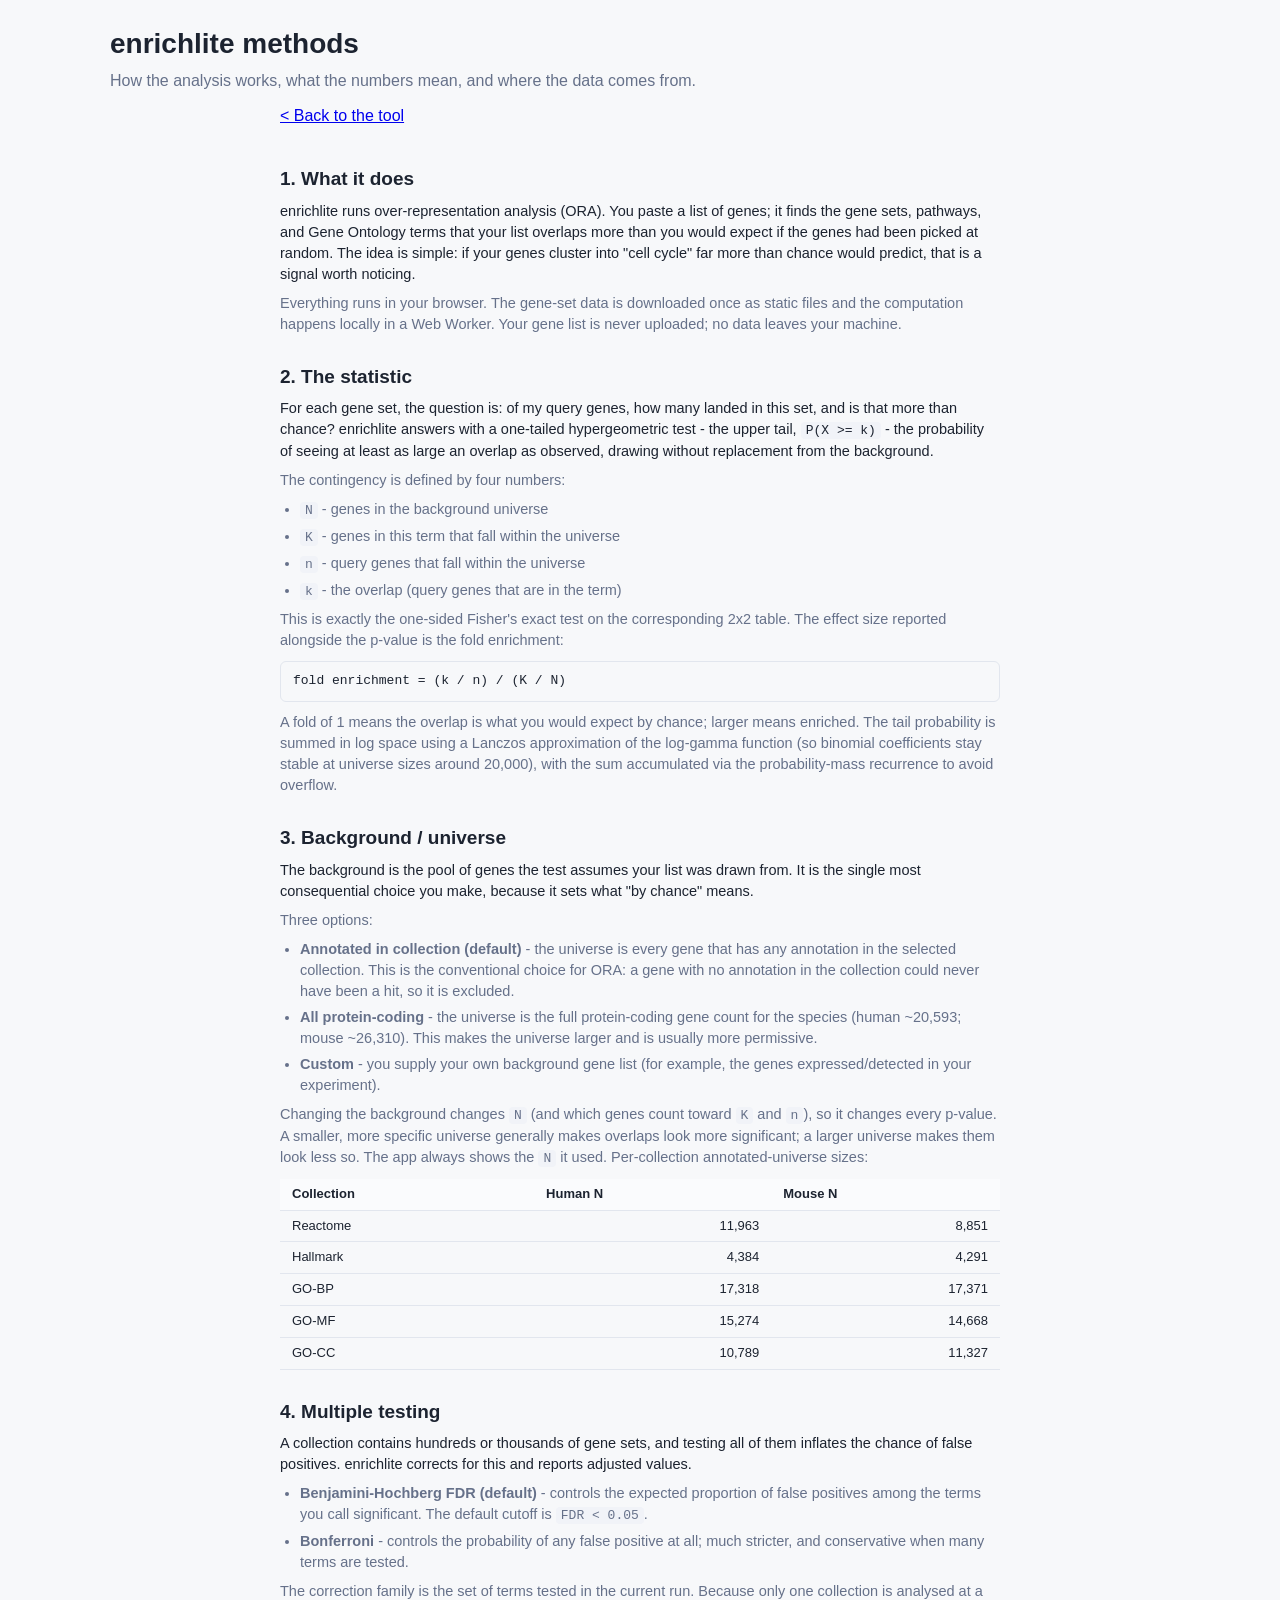
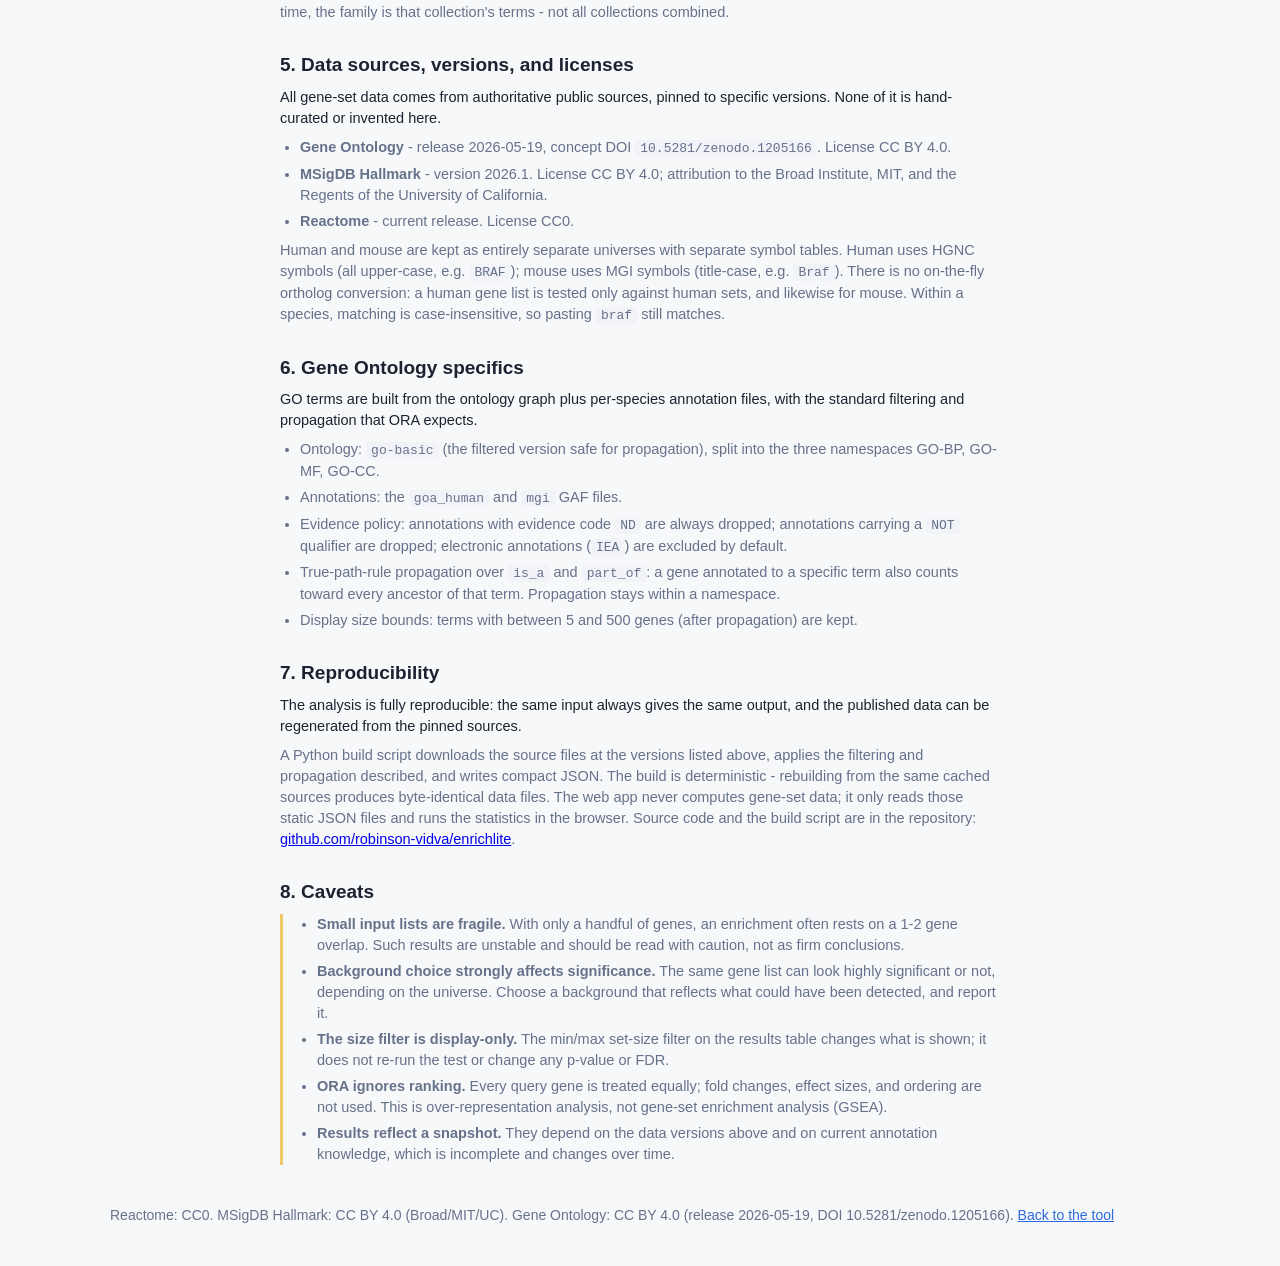
==== methods.html @ 798b1668 "Add Methods/About page linked from the footer - methods.html: plain-language framing then specifics " ====
<!DOCTYPE html>
<html lang="en">
<head>
  <meta charset="utf-8" />
  <meta name="viewport" content="width=device-width, initial-scale=1" />
  <title>enrichlite - methods</title>
  <link rel="stylesheet" href="css/styles.css" />
  <style>
    .methods { max-width: 760px; }
    .methods h2 { font-size: 19px; margin: 28px 0 6px; }
    .methods h3 { font-size: 15px; margin: 16px 0 4px; color: var(--ink); }
    .methods p, .methods li { font-size: 14.5px; }
    .methods p { margin: 8px 0; }
    .methods ul { margin: 8px 0; padding-left: 20px; }
    .methods li { margin: 5px 0; }
    .methods .lead { color: var(--ink); }
    .methods .detail { color: var(--muted); }
    .methods code {
      font-family: ui-monospace, SFMono-Regular, Menlo, monospace; font-size: 13px;
      background: #f1f3f8; padding: 1px 5px; border-radius: 4px;
    }
    .methods .eqn {
      font-family: ui-monospace, SFMono-Regular, Menlo, monospace; font-size: 13px;
      background: #f7f8fa; border: 1px solid var(--border); border-radius: 6px;
      padding: 10px 12px; margin: 10px 0; overflow-x: auto; white-space: nowrap;
    }
    .methods .caveats { border-left: 3px solid var(--warn-border); padding-left: 14px; }
    .table-scroll { overflow-x: auto; margin: 10px 0; }
    .methods table { border-collapse: collapse; font-size: 13px; min-width: 360px; }
    .methods th, .methods td { text-align: left; padding: 6px 12px; border-bottom: 1px solid var(--border); white-space: nowrap; }
    .methods th { background: #fafbfd; }
    .methods td.n { text-align: right; }
    .back-link { display: inline-block; margin-bottom: 10px; }
  </style>
</head>
<body>
  <header>
    <h1>enrichlite methods</h1>
    <p class="tagline">How the analysis works, what the numbers mean, and where the data comes from.</p>
  </header>

  <main class="methods">
    <a class="back-link" href="index.html">&lt; Back to the tool</a>

    <h2>1. What it does</h2>
    <p class="lead">
      enrichlite runs over-representation analysis (ORA). You paste a list of genes; it finds
      the gene sets, pathways, and Gene Ontology terms that your list overlaps more than you
      would expect if the genes had been picked at random. The idea is simple: if your genes
      cluster into "cell cycle" far more than chance would predict, that is a signal worth
      noticing.
    </p>
    <p class="detail">
      Everything runs in your browser. The gene-set data is downloaded once as static files and
      the computation happens locally in a Web Worker. Your gene list is never uploaded; no data
      leaves your machine.
    </p>

    <h2>2. The statistic</h2>
    <p class="lead">
      For each gene set, the question is: of my query genes, how many landed in this set, and is
      that more than chance? enrichlite answers with a one-tailed hypergeometric test - the upper
      tail, <code>P(X &gt;= k)</code> - the probability of seeing at least as large an overlap as
      observed, drawing without replacement from the background.
    </p>
    <p class="detail">The contingency is defined by four numbers:</p>
    <ul class="detail">
      <li><code>N</code> - genes in the background universe</li>
      <li><code>K</code> - genes in this term that fall within the universe</li>
      <li><code>n</code> - query genes that fall within the universe</li>
      <li><code>k</code> - the overlap (query genes that are in the term)</li>
    </ul>
    <p class="detail">
      This is exactly the one-sided Fisher's exact test on the corresponding 2x2 table. The
      effect size reported alongside the p-value is the fold enrichment:
    </p>
    <div class="eqn">fold enrichment = (k / n) / (K / N)</div>
    <p class="detail">
      A fold of 1 means the overlap is what you would expect by chance; larger means enriched.
      The tail probability is summed in log space using a Lanczos approximation of the log-gamma
      function (so binomial coefficients stay stable at universe sizes around 20,000), with the
      sum accumulated via the probability-mass recurrence to avoid overflow.
    </p>

    <h2>3. Background / universe</h2>
    <p class="lead">
      The background is the pool of genes the test assumes your list was drawn from. It is the
      single most consequential choice you make, because it sets what "by chance" means.
    </p>
    <p class="detail">Three options:</p>
    <ul class="detail">
      <li><strong>Annotated in collection (default)</strong> - the universe is every gene that has
        any annotation in the selected collection. This is the conventional choice for ORA: a gene
        with no annotation in the collection could never have been a hit, so it is excluded.</li>
      <li><strong>All protein-coding</strong> - the universe is the full protein-coding gene count
        for the species (human ~20,593; mouse ~26,310). This makes the universe larger and is
        usually more permissive.</li>
      <li><strong>Custom</strong> - you supply your own background gene list (for example, the
        genes expressed/detected in your experiment).</li>
    </ul>
    <p class="detail">
      Changing the background changes <code>N</code> (and which genes count toward <code>K</code>
      and <code>n</code>), so it changes every p-value. A smaller, more specific universe generally
      makes overlaps look more significant; a larger universe makes them look less so. The app
      always shows the <code>N</code> it used. Per-collection annotated-universe sizes:
    </p>
    <div class="table-scroll">
      <table>
        <thead><tr><th>Collection</th><th>Human N</th><th>Mouse N</th></tr></thead>
        <tbody>
          <tr><td>Reactome</td><td class="n">11,963</td><td class="n">8,851</td></tr>
          <tr><td>Hallmark</td><td class="n">4,384</td><td class="n">4,291</td></tr>
          <tr><td>GO-BP</td><td class="n">17,318</td><td class="n">17,371</td></tr>
          <tr><td>GO-MF</td><td class="n">15,274</td><td class="n">14,668</td></tr>
          <tr><td>GO-CC</td><td class="n">10,789</td><td class="n">11,327</td></tr>
        </tbody>
      </table>
    </div>

    <h2>4. Multiple testing</h2>
    <p class="lead">
      A collection contains hundreds or thousands of gene sets, and testing all of them inflates
      the chance of false positives. enrichlite corrects for this and reports adjusted values.
    </p>
    <ul class="detail">
      <li><strong>Benjamini-Hochberg FDR (default)</strong> - controls the expected proportion of
        false positives among the terms you call significant. The default cutoff is
        <code>FDR &lt; 0.05</code>.</li>
      <li><strong>Bonferroni</strong> - controls the probability of any false positive at all;
        much stricter, and conservative when many terms are tested.</li>
    </ul>
    <p class="detail">
      The correction family is the set of terms tested in the current run. Because only one
      collection is analysed at a time, the family is that collection's terms - not all collections
      combined.
    </p>

    <h2>5. Data sources, versions, and licenses</h2>
    <p class="lead">
      All gene-set data comes from authoritative public sources, pinned to specific versions. None
      of it is hand-curated or invented here.
    </p>
    <ul class="detail">
      <li><strong>Gene Ontology</strong> - release 2026-05-19, concept DOI
        <code>10.5281/zenodo.1205166</code>. License CC BY 4.0.</li>
      <li><strong>MSigDB Hallmark</strong> - version 2026.1. License CC BY 4.0; attribution to the
        Broad Institute, MIT, and the Regents of the University of California.</li>
      <li><strong>Reactome</strong> - current release. License CC0.</li>
    </ul>
    <p class="detail">
      Human and mouse are kept as entirely separate universes with separate symbol tables. Human
      uses HGNC symbols (all upper-case, e.g. <code>BRAF</code>); mouse uses MGI symbols
      (title-case, e.g. <code>Braf</code>). There is no on-the-fly ortholog conversion: a human
      gene list is tested only against human sets, and likewise for mouse. Within a species,
      matching is case-insensitive, so pasting <code>braf</code> still matches.
    </p>

    <h2>6. Gene Ontology specifics</h2>
    <p class="lead">
      GO terms are built from the ontology graph plus per-species annotation files, with the
      standard filtering and propagation that ORA expects.
    </p>
    <ul class="detail">
      <li>Ontology: <code>go-basic</code> (the filtered version safe for propagation), split into
        the three namespaces GO-BP, GO-MF, GO-CC.</li>
      <li>Annotations: the <code>goa_human</code> and <code>mgi</code> GAF files.</li>
      <li>Evidence policy: annotations with evidence code <code>ND</code> are always dropped;
        annotations carrying a <code>NOT</code> qualifier are dropped; electronic annotations
        (<code>IEA</code>) are excluded by default.</li>
      <li>True-path-rule propagation over <code>is_a</code> and <code>part_of</code>: a gene
        annotated to a specific term also counts toward every ancestor of that term. Propagation
        stays within a namespace.</li>
      <li>Display size bounds: terms with between 5 and 500 genes (after propagation) are kept.</li>
    </ul>

    <h2>7. Reproducibility</h2>
    <p class="lead">
      The analysis is fully reproducible: the same input always gives the same output, and the
      published data can be regenerated from the pinned sources.
    </p>
    <p class="detail">
      A Python build script downloads the source files at the versions listed above, applies the
      filtering and propagation described, and writes compact JSON. The build is deterministic -
      rebuilding from the same cached sources produces byte-identical data files. The web app never
      computes gene-set data; it only reads those static JSON files and runs the statistics in the
      browser. Source code and the build script are in the repository:
      <a href="https://github.com/robinson-vidva/enrichlite">github.com/robinson-vidva/enrichlite</a>.
    </p>

    <h2>8. Caveats</h2>
    <div class="caveats detail">
      <ul>
        <li><strong>Small input lists are fragile.</strong> With only a handful of genes, an
          enrichment often rests on a 1-2 gene overlap. Such results are unstable and should be
          read with caution, not as firm conclusions.</li>
        <li><strong>Background choice strongly affects significance.</strong> The same gene list
          can look highly significant or not, depending on the universe. Choose a background that
          reflects what could have been detected, and report it.</li>
        <li><strong>The size filter is display-only.</strong> The min/max set-size filter on the
          results table changes what is shown; it does not re-run the test or change any p-value or
          FDR.</li>
        <li><strong>ORA ignores ranking.</strong> Every query gene is treated equally; fold
          changes, effect sizes, and ordering are not used. This is over-representation analysis,
          not gene-set enrichment analysis (GSEA).</li>
        <li><strong>Results reflect a snapshot.</strong> They depend on the data versions above and
          on current annotation knowledge, which is incomplete and changes over time.</li>
      </ul>
    </div>
  </main>

  <footer>
    <p class="muted">
      Reactome: CC0. MSigDB Hallmark: CC BY 4.0 (Broad/MIT/UC). Gene Ontology: CC BY 4.0
      (release 2026-05-19, DOI 10.5281/zenodo.1205166).
      <a href="index.html">Back to the tool</a>
    </p>
  </footer>
</body>
</html>
---- css/styles.css ----
:root {
  --bg: #f7f8fa;
  --panel: #ffffff;
  --ink: #1c2330;
  --muted: #66718a;
  --accent: #2d6cdf;
  --border: #e2e6ee;
  --warn-bg: #fff6e0;
  --warn-border: #f0c969;
}

* { box-sizing: border-box; }

body {
  margin: 0;
  font-family: -apple-system, BlinkMacSystemFont, "Segoe UI", Roboto, Helvetica, Arial, sans-serif;
  color: var(--ink);
  background: var(--bg);
  line-height: 1.45;
}

header, main, footer { max-width: 1100px; margin: 0 auto; padding: 0 20px; }

header { padding-top: 24px; }
h1 { margin: 0; font-size: 28px; }
.tagline { margin: 4px 0 12px; color: var(--muted); }

.banner {
  background: var(--warn-bg);
  border: 1px solid var(--warn-border);
  padding: 8px 12px;
  border-radius: 6px;
  font-size: 14px;
  margin-bottom: 12px;
}

.hidden { display: none; }
.muted { color: var(--muted); font-size: 14px; }

.panel {
  background: var(--panel);
  border: 1px solid var(--border);
  border-radius: 10px;
  padding: 18px;
  margin: 16px 0;
}

label, .ctl-label {
  display: block;
  font-size: 13px;
  font-weight: 600;
  margin-bottom: 4px;
  color: var(--muted);
}

textarea, select, input[type="number"] {
  width: 100%;
  padding: 8px 10px;
  border: 1px solid var(--border);
  border-radius: 6px;
  font-size: 14px;
  font-family: inherit;
}

textarea { resize: vertical; }

.controls {
  display: grid;
  grid-template-columns: repeat(auto-fit, minmax(160px, 1fr));
  gap: 14px;
  margin: 14px 0;
}

.toggle { display: inline-flex; border: 1px solid var(--border); border-radius: 6px; overflow: hidden; }
.toggle button {
  border: none;
  background: #fff;
  padding: 8px 16px;
  cursor: pointer;
  font-size: 14px;
}
.toggle button.active { background: var(--accent); color: #fff; }

.actions { display: flex; gap: 10px; flex-wrap: wrap; margin-top: 6px; }

button {
  border: 1px solid var(--border);
  background: #fff;
  border-radius: 6px;
  padding: 9px 16px;
  font-size: 14px;
  cursor: pointer;
}
button:disabled { opacity: 0.5; cursor: not-allowed; }
button.primary { background: var(--accent); color: #fff; border-color: var(--accent); }

.report { margin-top: 14px; font-size: 14px; }
.report .ok { color: #1c7a3d; }
.report .warn { color: #b9651b; }

.results-controls {
  display: flex;
  flex-wrap: wrap;
  gap: 18px;
  align-items: flex-end;
  margin-bottom: 12px;
}
.rc-group { display: flex; align-items: center; gap: 6px; }
.rc-group label { margin-bottom: 0; }
.rc-group input[type="number"] { width: 72px; }
.rc-group select { width: auto; }
.rc-group .dash { color: var(--muted); }
.help { border-bottom: 1px dotted var(--muted); cursor: help; }

/* "?" helper badge next to control labels. */
.helpq {
  display: inline-flex; align-items: center; justify-content: center;
  width: 14px; height: 14px; margin-left: 5px; border-radius: 50%;
  border: 1px solid var(--border); color: var(--muted);
  font-size: 10px; font-weight: 600; line-height: 1; cursor: help; vertical-align: middle;
}
.helpq:hover { color: var(--accent); border-color: var(--accent); }

/* Active-filter chips + clear control. */
.active-filters { display: flex; flex-wrap: wrap; align-items: center; gap: 8px; margin-bottom: 10px; }
.chip {
  display: inline-block; padding: 2px 9px; border-radius: 999px;
  background: #eef2fb; color: #33415c; font-size: 12px; border: 1px solid var(--border);
}
.link-btn {
  border: none; background: none; color: var(--accent); padding: 2px 4px;
  font-size: 13px; cursor: pointer; text-decoration: underline;
}
.link-btn:hover { color: #1b4fae; }

/* Horizontal scroll only inside the table, never the page. */
.table-wrap { width: 100%; overflow-x: auto; -webkit-overflow-scrolling: touch; }
table { border-collapse: collapse; font-size: 13px; min-width: 720px; width: 100%; }
th, td { text-align: left; padding: 7px 9px; border-bottom: 1px solid var(--border); vertical-align: top; }
th { cursor: pointer; user-select: none; white-space: nowrap; background: #fafbfd; position: relative; }
th[data-sort]:hover { color: var(--accent); }
td.num, th[data-sort="K"], th[data-sort="k"], th[data-sort="fold"],
th[data-sort="p"], th[data-sort="fdr"], th[data-sort="bonferroni"] { white-space: nowrap; }
td.ns { white-space: nowrap; }
/* Long text columns truncate with a tooltip instead of widening the table. */
td.term { max-width: 280px; overflow: hidden; text-overflow: ellipsis; white-space: nowrap; }
/* Genes cell shows a short preview + "+N more"; full list is hidden until
   expanded (and is always in the title tooltip). Export keeps the full list. */
td.genes {
  font-family: ui-monospace, SFMono-Regular, Menlo, monospace; font-size: 12px;
  max-width: 360px; white-space: nowrap;
}
td.genes .gene-full { display: none; }
td.genes.expanded { white-space: normal; }
td.genes.expanded .gene-preview { display: none; }
td.genes.expanded .gene-full { display: inline; }
td.genes .more {
  border: none; background: none; color: var(--accent); cursor: pointer;
  font-size: 11px; padding: 0 0 0 2px; white-space: nowrap;
}
td.genes .more:hover { text-decoration: underline; }
tbody tr:hover { background: #f4f7fe; }

/* Sort direction indicator drawn as a small triangle (no glyph). */
th.sort-asc::after, th.sort-desc::after {
  content: ""; display: inline-block; margin-left: 6px;
  border-left: 4px solid transparent; border-right: 4px solid transparent;
}
th.sort-asc::after { border-bottom: 5px solid currentColor; }
th.sort-desc::after { border-top: 5px solid currentColor; }

.pager { display: flex; align-items: center; gap: 10px; margin-top: 12px; flex-wrap: wrap; }

/* Visualization panel. */
.viz-controls { display: flex; flex-wrap: wrap; gap: 18px; align-items: center; margin-bottom: 10px; }
.viz-controls .toggle button { padding: 6px 14px; }
.viz-dl { margin-left: auto; }
.chart-wrap { width: 100%; overflow-x: auto; }
.chart-wrap svg { max-width: 100%; height: auto; display: block; }
.empty-chart { color: var(--muted); padding: 16px 4px; }

footer { padding: 18px 20px 40px; color: var(--muted); font-size: 13px; }
footer a { color: var(--accent); }

@media (max-width: 640px) {
  td.term { max-width: 200px; }
  td.genes { max-width: 160px; }
}
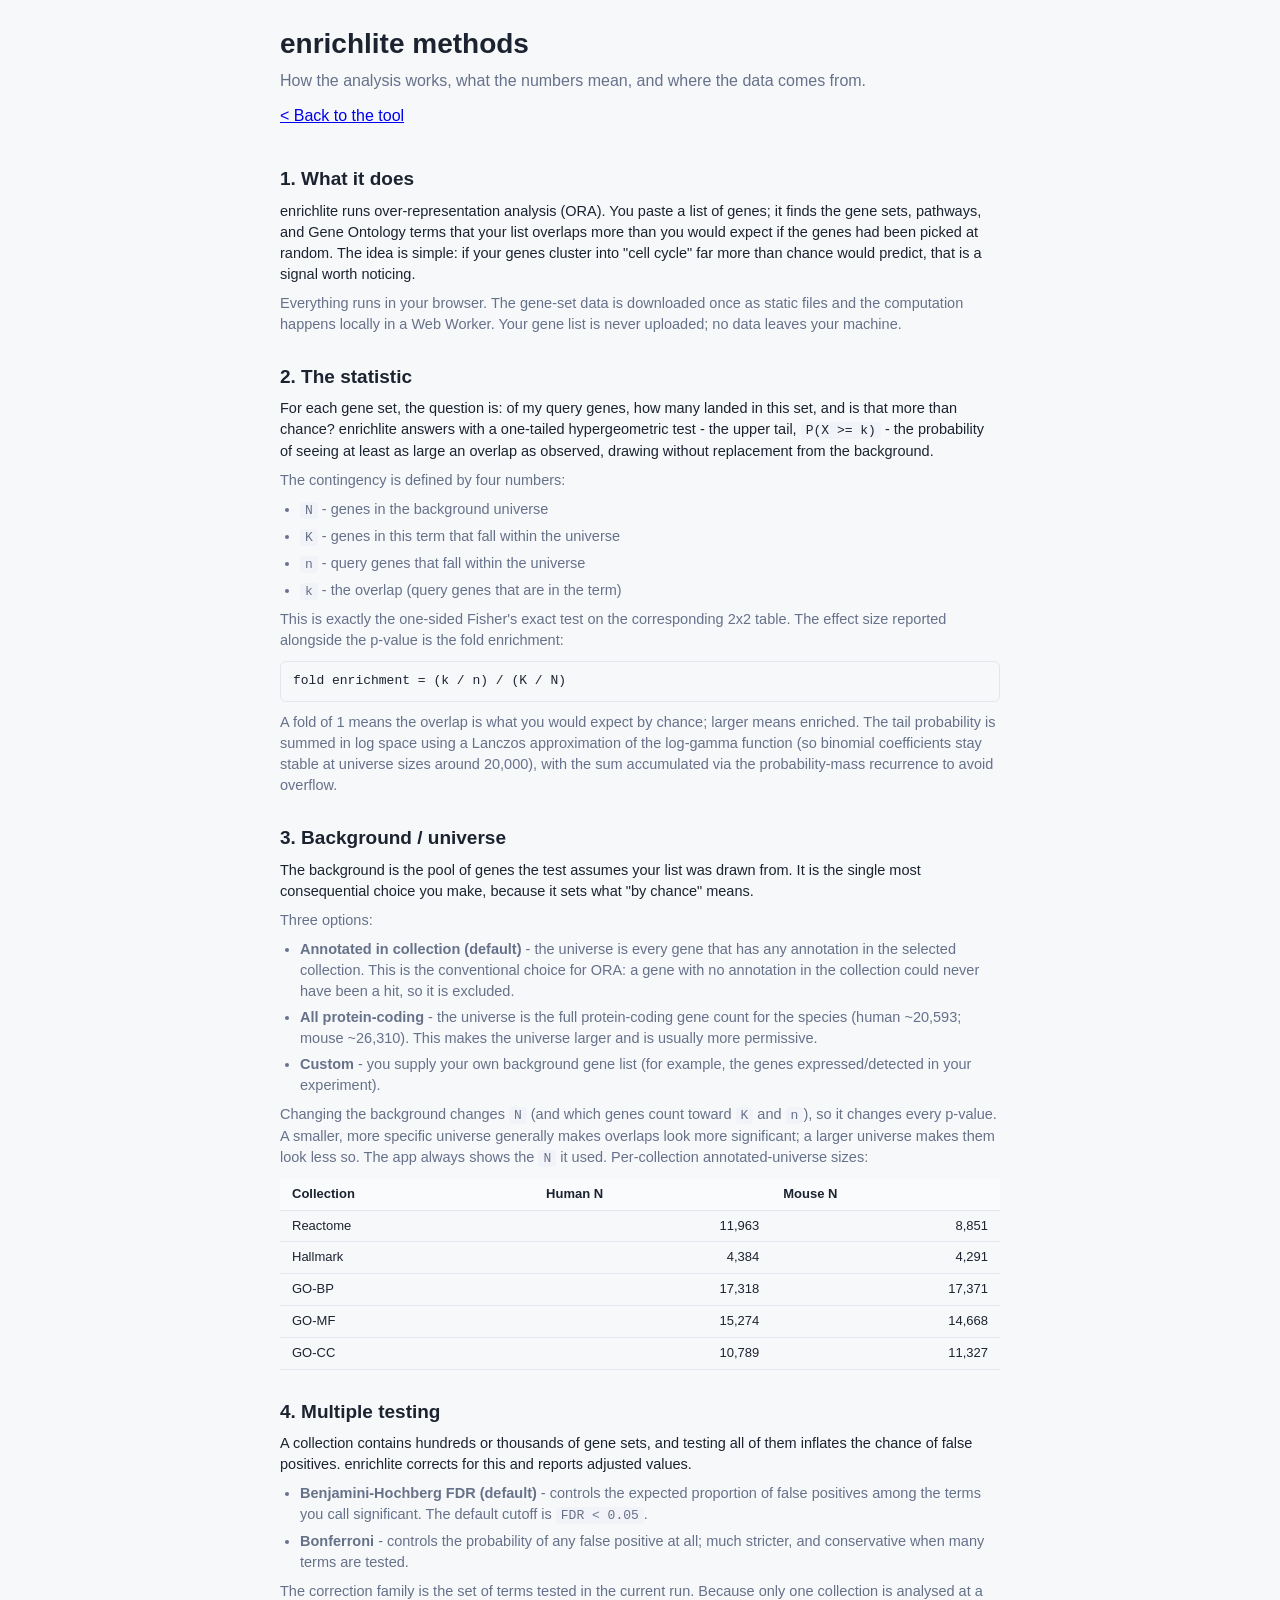
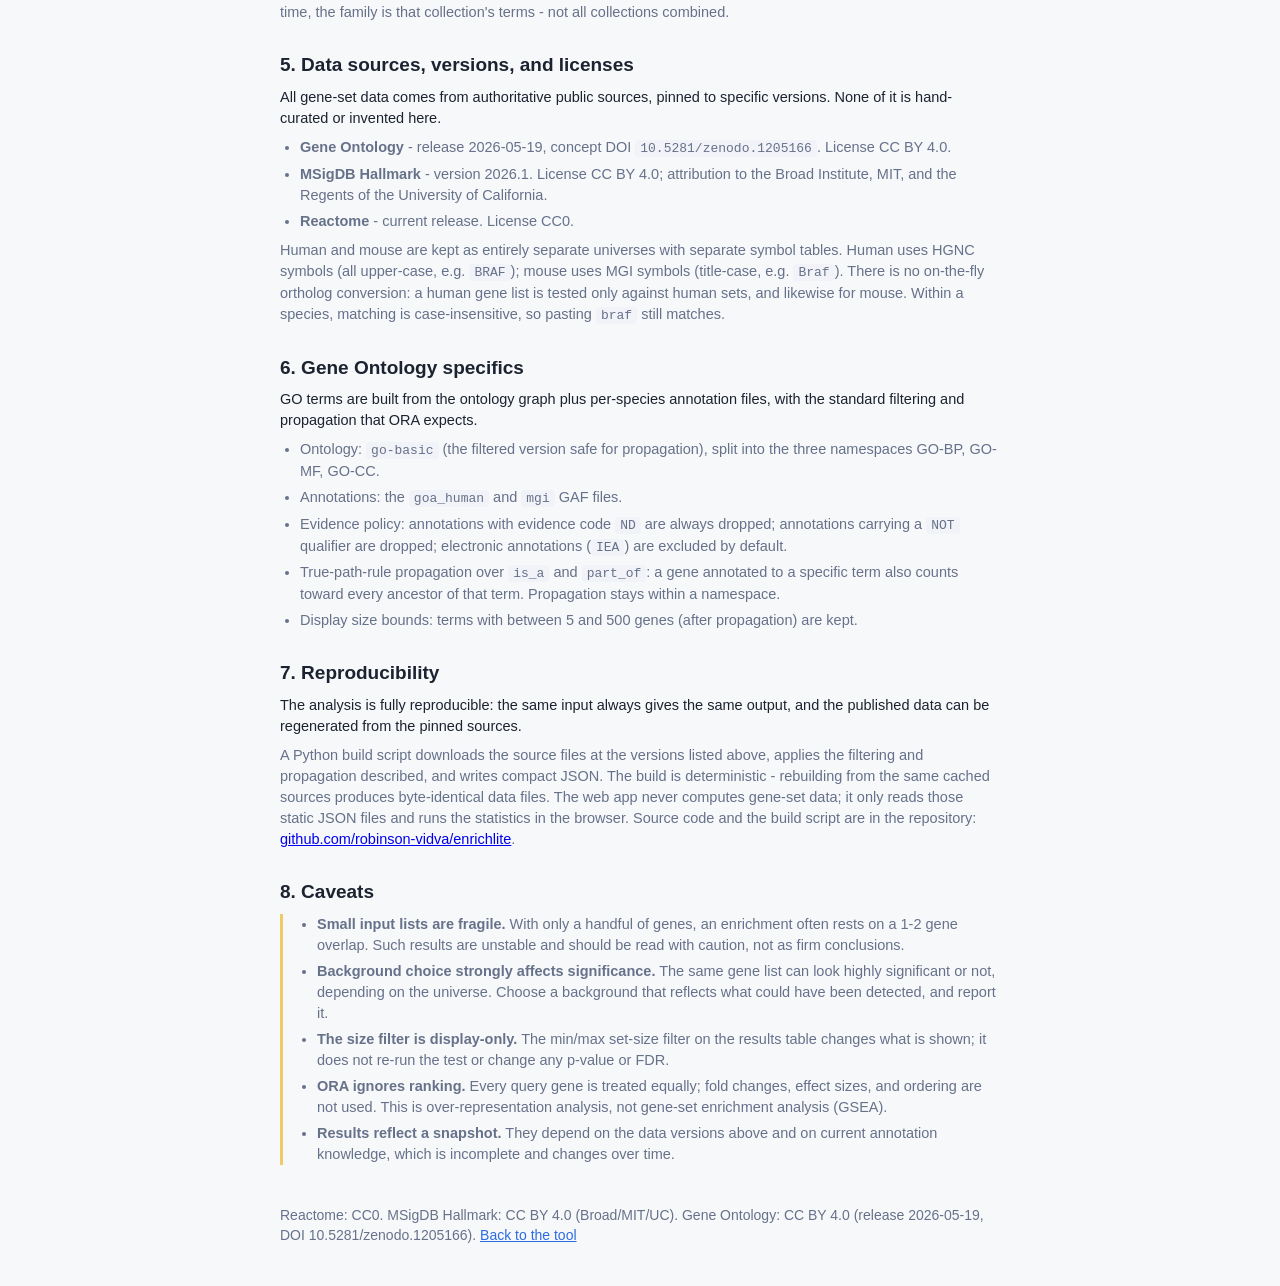
==== commit 639cd698: "UX polish: duplicate-count clarity, genes-column visibility, chart width, methods alignment - worker" ====
--- a/methods.html
+++ b/methods.html
@@ -6,6 +6,8 @@
   <title>enrichlite - methods</title>
   <link rel="stylesheet" href="css/styles.css" />
   <style>
+    /* Keep the header and footer in the same reading column as the body. */
+    header, footer { max-width: 760px; }
     .methods { max-width: 760px; }
     .methods h2 { font-size: 19px; margin: 28px 0 6px; }
     .methods h3 { font-size: 15px; margin: 16px 0 4px; color: var(--ink); }
--- a/css/styles.css
+++ b/css/styles.css
@@ -135,20 +135,21 @@
 
 /* Horizontal scroll only inside the table, never the page. */
 .table-wrap { width: 100%; overflow-x: auto; -webkit-overflow-scrolling: touch; }
-table { border-collapse: collapse; font-size: 13px; min-width: 720px; width: 100%; }
-th, td { text-align: left; padding: 7px 9px; border-bottom: 1px solid var(--border); vertical-align: top; }
+table { border-collapse: collapse; font-size: 13px; min-width: 600px; width: 100%; }
+th, td { text-align: left; padding: 6px 8px; border-bottom: 1px solid var(--border); vertical-align: top; }
 th { cursor: pointer; user-select: none; white-space: nowrap; background: #fafbfd; position: relative; }
 th[data-sort]:hover { color: var(--accent); }
 td.num, th[data-sort="K"], th[data-sort="k"], th[data-sort="fold"],
 th[data-sort="p"], th[data-sort="fdr"], th[data-sort="bonferroni"] { white-space: nowrap; }
 td.ns { white-space: nowrap; }
 /* Long text columns truncate with a tooltip instead of widening the table. */
-td.term { max-width: 280px; overflow: hidden; text-overflow: ellipsis; white-space: nowrap; }
+td.term { max-width: 210px; overflow: hidden; text-overflow: ellipsis; white-space: nowrap; }
+td.ns { max-width: 130px; overflow: hidden; text-overflow: ellipsis; }
 /* Genes cell shows a short preview + "+N more"; full list is hidden until
    expanded (and is always in the title tooltip). Export keeps the full list. */
 td.genes {
   font-family: ui-monospace, SFMono-Regular, Menlo, monospace; font-size: 12px;
-  max-width: 360px; white-space: nowrap;
+  max-width: 260px; white-space: nowrap;
 }
 td.genes .gene-full { display: none; }
 td.genes.expanded { white-space: normal; }
@@ -176,7 +177,9 @@
 .viz-controls .toggle button { padding: 6px 14px; }
 .viz-dl { margin-left: auto; }
 .chart-wrap { width: 100%; overflow-x: auto; }
-.chart-wrap svg { max-width: 100%; height: auto; display: block; }
+/* The chart is rendered at the panel width (clamped) in JS, so it fills wide
+   screens; on narrow screens it keeps a minimum width and scrolls here. */
+.chart-wrap svg { display: block; }
 .empty-chart { color: var(--muted); padding: 16px 4px; }
 
 footer { padding: 18px 20px 40px; color: var(--muted); font-size: 13px; }
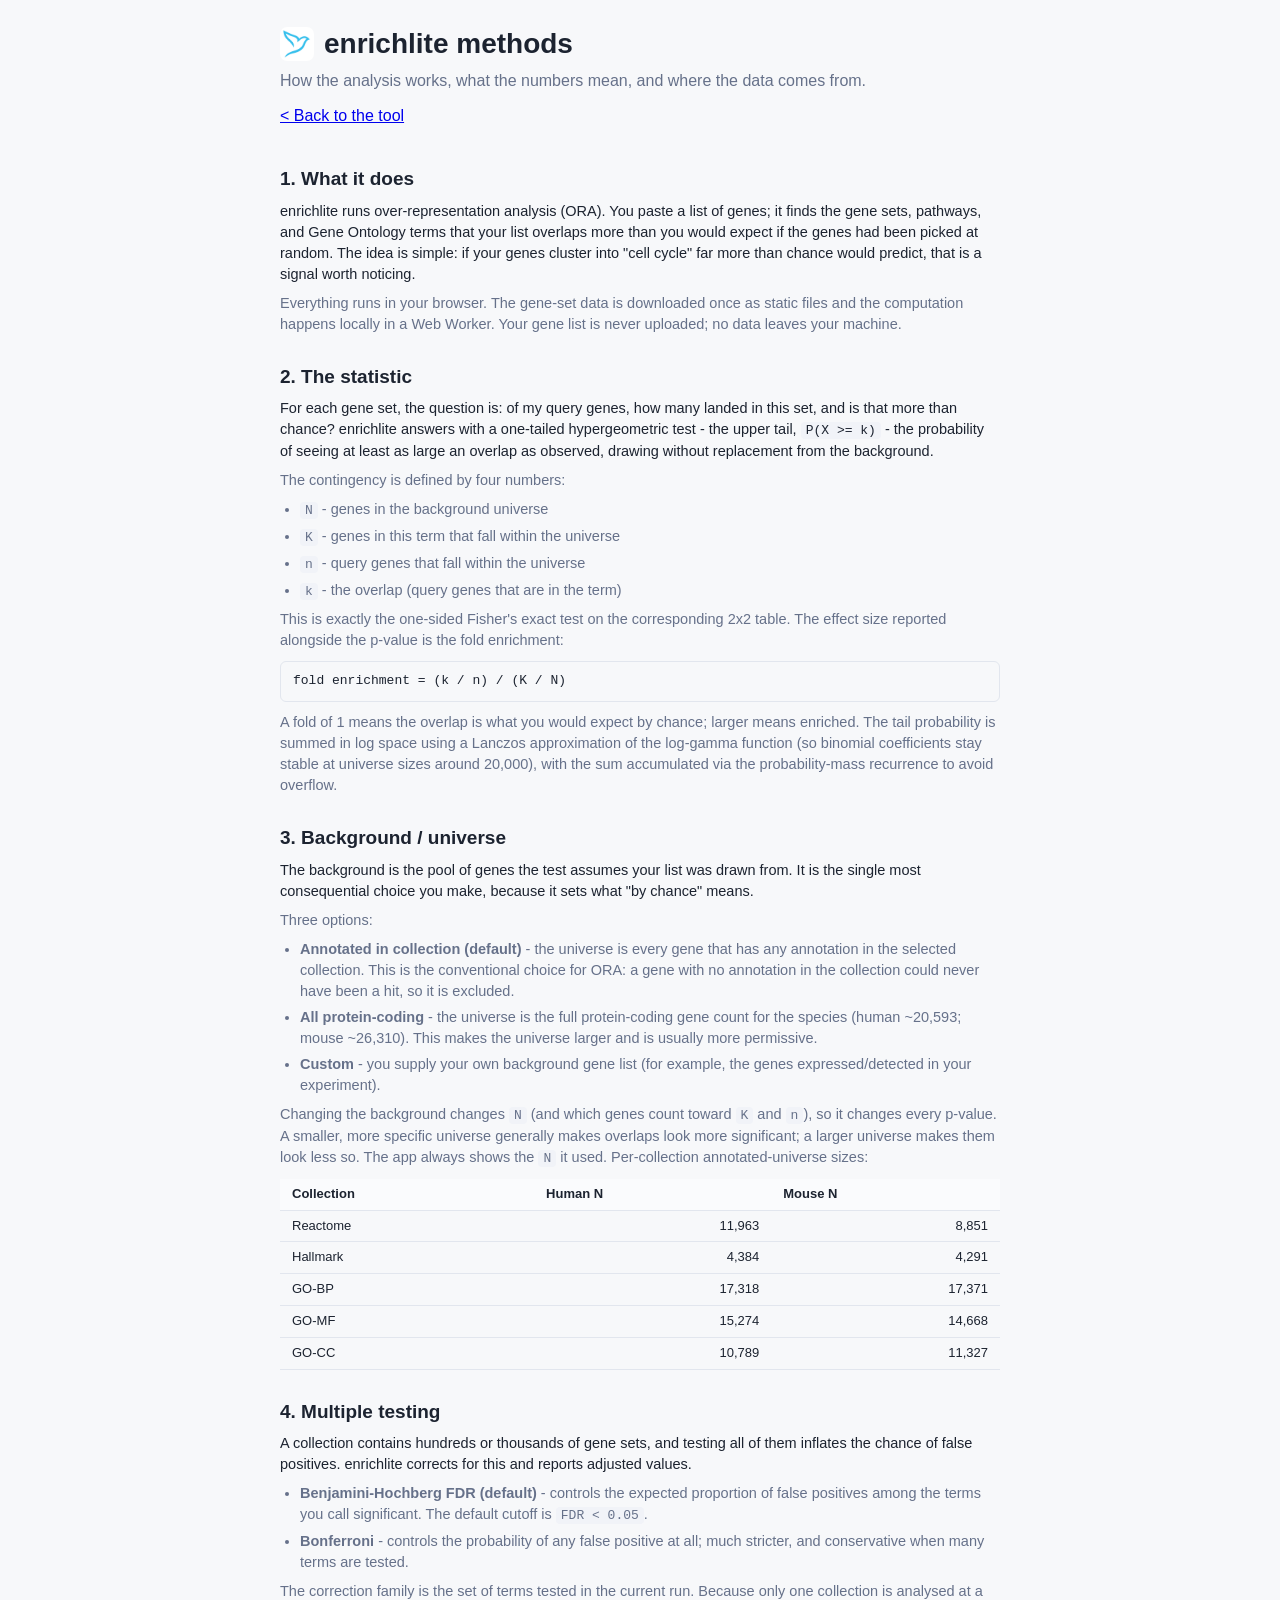
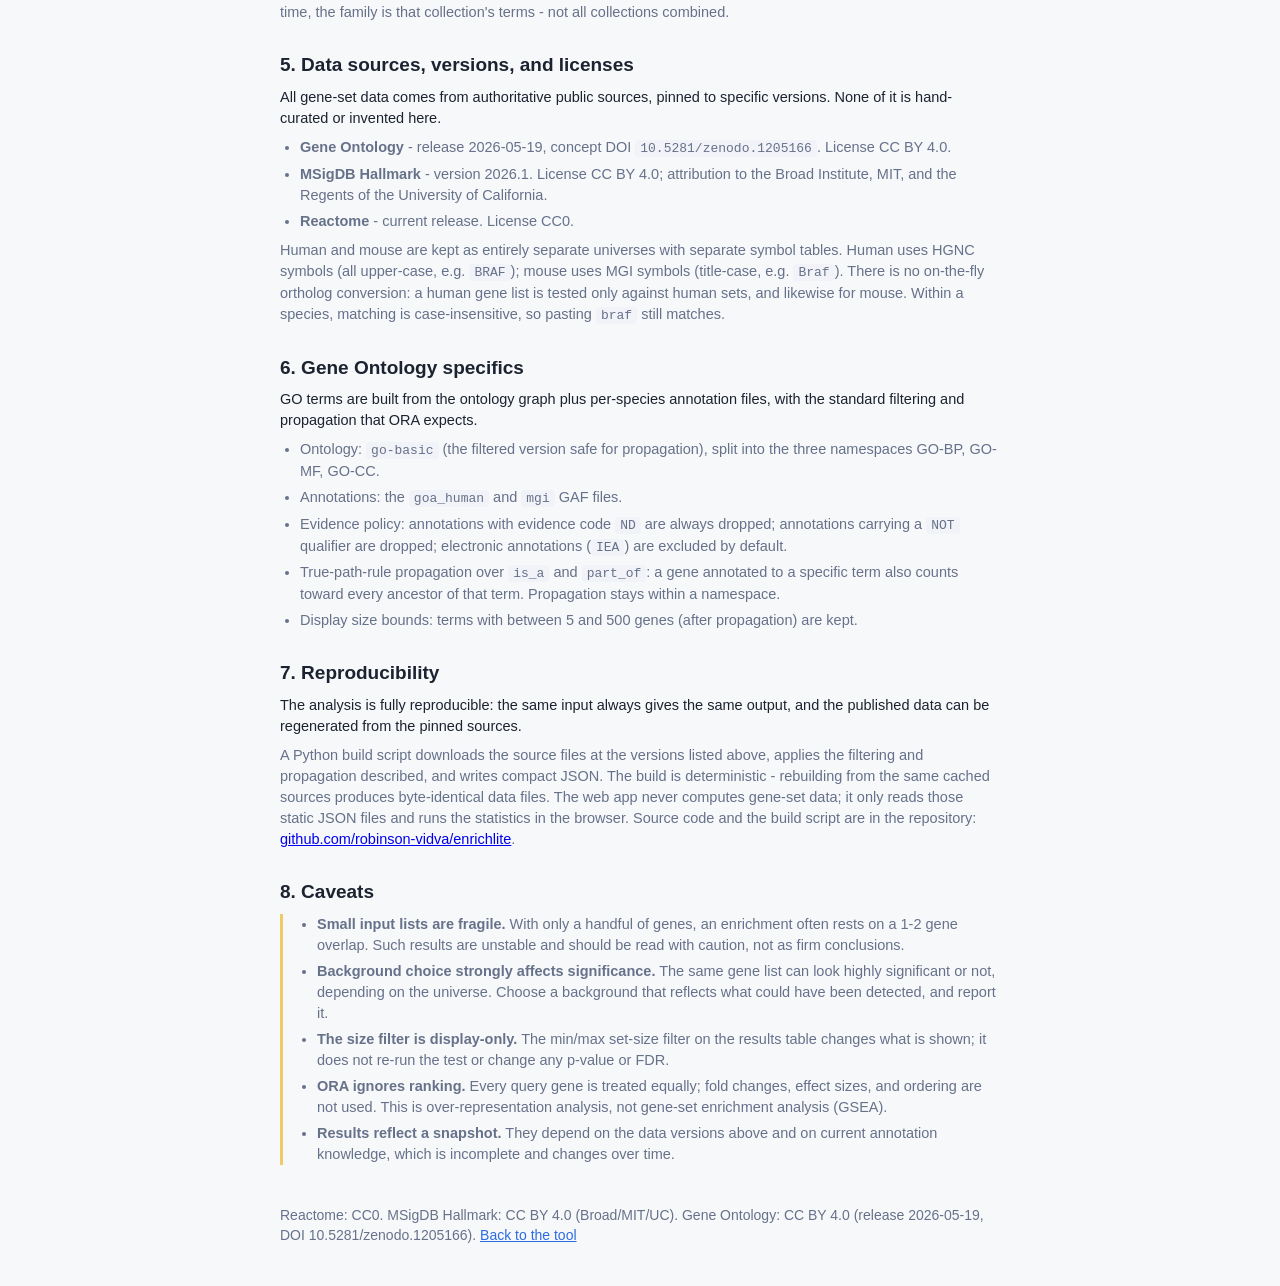
==== commit 8b63984e: "Show the logo before the title in the header - add the site logo (images/Preview.png) before the enr" ====
--- a/methods.html
+++ b/methods.html
@@ -4,6 +4,22 @@
   <meta charset="utf-8" />
   <meta name="viewport" content="width=device-width, initial-scale=1" />
   <title>enrichlite - methods</title>
+  <meta name="description" content="How enrichlite works: the hypergeometric / Fisher's exact over-representation test, background universe, BH-FDR / Bonferroni correction, and the GO / Reactome / MSigDB data sources and versions." />
+  <meta name="author" content="Robinson Vidva" />
+  <link rel="icon" type="image/png" sizes="32x32" href="images/Preview.png" />
+  <link rel="icon" type="image/png" sizes="16x16" href="images/Preview.png" />
+  <link rel="apple-touch-icon" sizes="180x180" href="images/Preview.png" />
+  <meta name="theme-color" content="#0f172a" />
+  <meta property="og:title" content="enrichlite - methods" />
+  <meta property="og:description" content="How enrichlite works: the hypergeometric / Fisher's exact test, background universe, BH-FDR / Bonferroni correction, and the GO / Reactome / MSigDB data versions." />
+  <meta property="og:image" content="https://robinsonvidva.com/enrichlite/images/Preview.png" />
+  <meta property="og:type" content="article" />
+  <meta property="og:url" content="https://robinsonvidva.com/enrichlite/methods.html" />
+  <link rel="canonical" href="https://robinsonvidva.com/enrichlite/methods.html" />
+  <meta name="twitter:card" content="summary_large_image" />
+  <meta name="twitter:title" content="enrichlite - methods" />
+  <meta name="twitter:description" content="How enrichlite works: the test, background, correction, and data versions." />
+  <meta name="twitter:image" content="https://robinsonvidva.com/enrichlite/images/Preview.png" />
   <link rel="stylesheet" href="css/styles.css" />
   <style>
     /* Keep the header and footer in the same reading column as the body. */
@@ -37,7 +53,7 @@
 </head>
 <body>
   <header>
-    <h1>enrichlite methods</h1>
+    <h1><img src="images/Preview.png" class="site-logo" alt="" />enrichlite methods</h1>
     <p class="tagline">How the analysis works, what the numbers mean, and where the data comes from.</p>
   </header>
 
--- a/css/styles.css
+++ b/css/styles.css
@@ -22,7 +22,8 @@
 header, main, footer { max-width: 1100px; margin: 0 auto; padding: 0 20px; }
 
 header { padding-top: 24px; }
-h1 { margin: 0; font-size: 28px; }
+h1 { margin: 0; font-size: 28px; display: flex; align-items: center; gap: 10px; }
+.site-logo { width: 34px; height: 34px; border-radius: 7px; flex-shrink: 0; }
 .tagline { margin: 4px 0 12px; color: var(--muted); }
 
 .banner {
@@ -81,18 +82,28 @@
 }
 .toggle button.active { background: var(--accent); color: #fff; }
 
-.actions { display: flex; gap: 10px; flex-wrap: wrap; margin-top: 6px; }
-
+/* Action rows: consistent gap and alignment (setup row + run/export row). */
+.actions, .input-actions { display: flex; gap: 8px; flex-wrap: wrap; align-items: center; }
+.input-actions { margin: 10px 0 2px; }
+.actions { margin-top: 12px; }
+
+/* Secondary button is the default; .primary (Run) is the one accent button. */
 button {
   border: 1px solid var(--border);
   background: #fff;
+  color: var(--ink);
   border-radius: 6px;
-  padding: 9px 16px;
-  font-size: 14px;
+  padding: 8px 15px;
+  font-size: 14px;
+  font-family: inherit;
+  line-height: 1.2;
   cursor: pointer;
 }
+button:not(.primary):not(:disabled):hover { border-color: var(--accent); color: var(--accent); }
+button:focus-visible { outline: 2px solid var(--accent); outline-offset: 1px; }
 button:disabled { opacity: 0.5; cursor: not-allowed; }
 button.primary { background: var(--accent); color: #fff; border-color: var(--accent); }
+button.primary:not(:disabled):hover { background: #1b4fae; border-color: #1b4fae; }
 
 .report { margin-top: 14px; font-size: 14px; }
 .report .ok { color: #1c7a3d; }
@@ -101,8 +112,8 @@
 .results-controls {
   display: flex;
   flex-wrap: wrap;
-  gap: 18px;
-  align-items: flex-end;
+  gap: 12px 16px;
+  align-items: center;
   margin-bottom: 12px;
 }
 .rc-group { display: flex; align-items: center; gap: 6px; }
@@ -119,7 +130,17 @@
   border: 1px solid var(--border); color: var(--muted);
   font-size: 10px; font-weight: 600; line-height: 1; cursor: help; vertical-align: middle;
 }
+.helpq { cursor: pointer; }
 .helpq:hover { color: var(--accent); border-color: var(--accent); }
+.helpq:focus-visible { outline: 2px solid var(--accent); outline-offset: 1px; }
+
+/* Tap/keyboard popover for the "?" helper badges (hover title is kept too). */
+.help-pop {
+  position: absolute; z-index: 1000; max-width: 280px;
+  background: #1c2330; color: #fff; font-size: 12.5px; line-height: 1.45;
+  padding: 9px 11px; border-radius: 6px; box-shadow: 0 6px 18px rgba(0, 0, 0, 0.2);
+}
+.help-pop.hidden { display: none; }
 
 /* Active-filter chips + clear control. */
 .active-filters { display: flex; flex-wrap: wrap; align-items: center; gap: 8px; margin-bottom: 10px; }
@@ -142,8 +163,11 @@
 td.num, th[data-sort="K"], th[data-sort="k"], th[data-sort="fold"],
 th[data-sort="p"], th[data-sort="fdr"], th[data-sort="bonferroni"] { white-space: nowrap; }
 td.ns { white-space: nowrap; }
-/* Long text columns truncate with a tooltip instead of widening the table. */
-td.term { max-width: 210px; overflow: hidden; text-overflow: ellipsis; white-space: nowrap; }
+/* Long text columns truncate with a tooltip instead of widening the table.
+   Click the Term cell to expand/wrap the full name (hover title kept too). */
+td.term { max-width: 210px; overflow: hidden; text-overflow: ellipsis; white-space: nowrap; cursor: pointer; }
+td.term.expanded { white-space: normal; overflow: visible; }
+td.term:hover { color: var(--accent); }
 td.ns { max-width: 130px; overflow: hidden; text-overflow: ellipsis; }
 /* Genes cell shows a short preview + "+N more"; full list is hidden until
    expanded (and is always in the title tooltip). Export keeps the full list. */
@@ -173,7 +197,7 @@
 .pager { display: flex; align-items: center; gap: 10px; margin-top: 12px; flex-wrap: wrap; }
 
 /* Visualization panel. */
-.viz-controls { display: flex; flex-wrap: wrap; gap: 18px; align-items: center; margin-bottom: 10px; }
+.viz-controls { display: flex; flex-wrap: wrap; gap: 12px 16px; align-items: center; margin-bottom: 10px; }
 .viz-controls .toggle button { padding: 6px 14px; }
 .viz-dl { margin-left: auto; }
 .chart-wrap { width: 100%; overflow-x: auto; }
@@ -182,6 +206,19 @@
 .chart-wrap svg { display: block; }
 .empty-chart { color: var(--muted); padding: 16px 4px; }
 
+.rc-search input[type="search"] { width: 150px; }
+
+/* Auto-generated, copy-pasteable figure legend + methods text. */
+.fig-text { margin-top: 16px; display: grid; gap: 12px; }
+.fig-text.hidden { display: none; }
+.fig-block { border: 1px solid var(--border); border-radius: 8px; background: #fafbfd; }
+.fig-head {
+  display: flex; justify-content: space-between; align-items: center;
+  padding: 7px 12px; border-bottom: 1px solid var(--border);
+  font-size: 13px; font-weight: 600; color: var(--muted);
+}
+.fig-body { margin: 0; padding: 11px 12px; font-size: 13px; line-height: 1.5; }
+
 footer { padding: 18px 20px 40px; color: var(--muted); font-size: 13px; }
 footer a { color: var(--accent); }
 
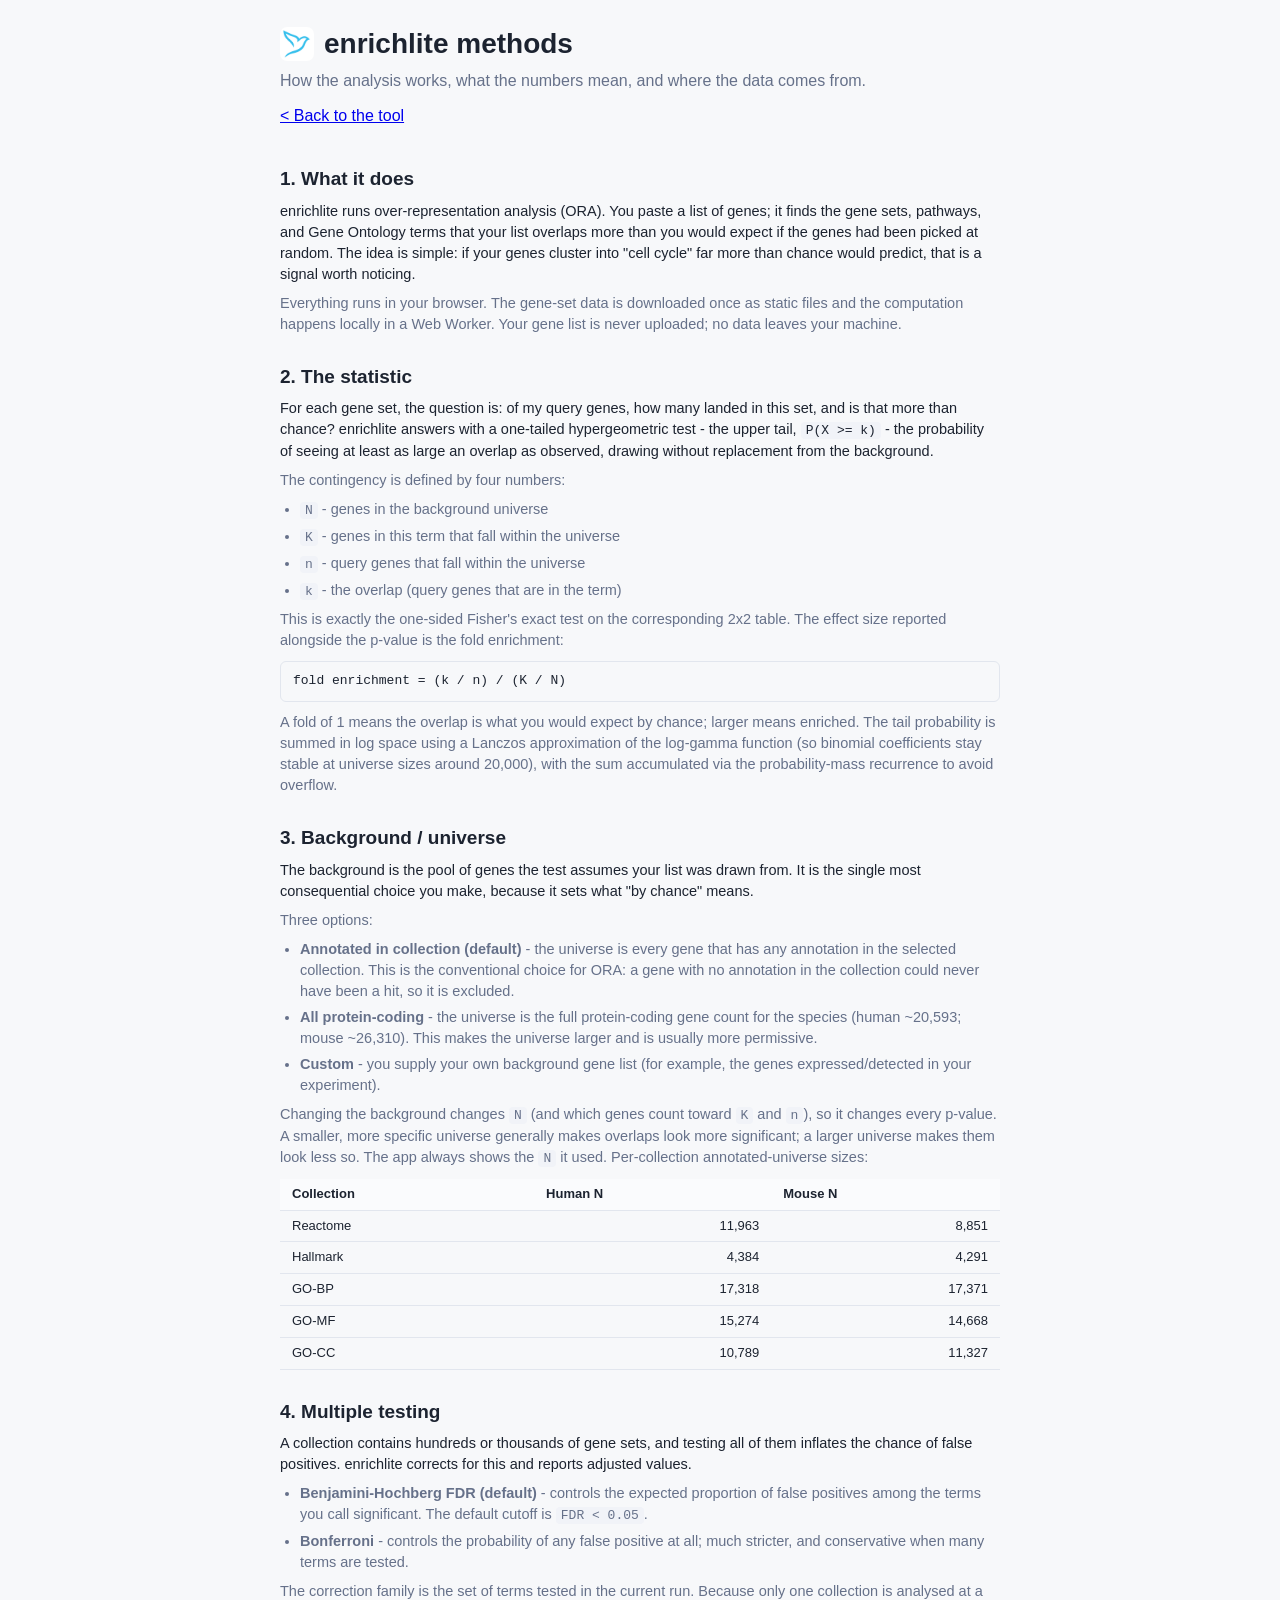
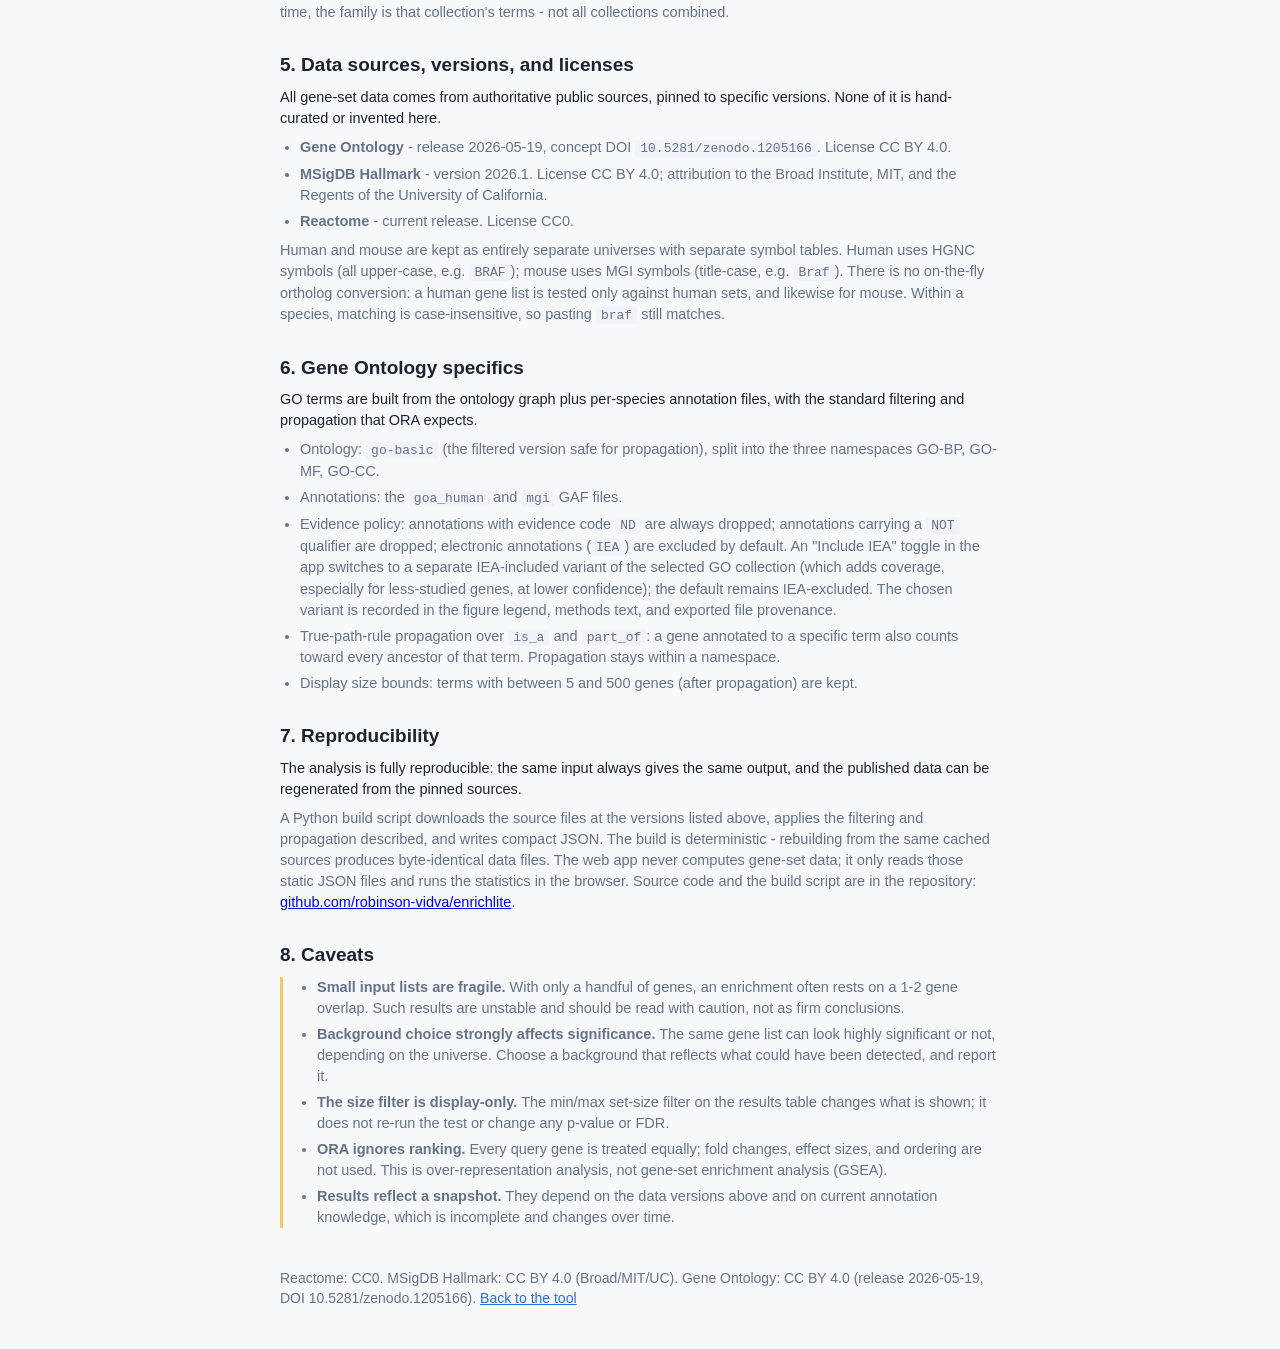
==== commit 3e7b55df: "Add optional IEA-included GO variants behind an explicit toggle DATA - build with --with-iea: ship b" ====
--- a/methods.html
+++ b/methods.html
@@ -184,7 +184,10 @@
       <li>Annotations: the <code>goa_human</code> and <code>mgi</code> GAF files.</li>
       <li>Evidence policy: annotations with evidence code <code>ND</code> are always dropped;
         annotations carrying a <code>NOT</code> qualifier are dropped; electronic annotations
-        (<code>IEA</code>) are excluded by default.</li>
+        (<code>IEA</code>) are excluded by default. An "Include IEA" toggle in the app switches to a
+        separate IEA-included variant of the selected GO collection (which adds coverage, especially
+        for less-studied genes, at lower confidence); the default remains IEA-excluded. The chosen
+        variant is recorded in the figure legend, methods text, and exported file provenance.</li>
       <li>True-path-rule propagation over <code>is_a</code> and <code>part_of</code>: a gene
         annotated to a specific term also counts toward every ancestor of that term. Propagation
         stays within a namespace.</li>
--- a/css/styles.css
+++ b/css/styles.css
@@ -64,6 +64,15 @@
 }
 
 textarea { resize: vertical; }
+
+/* Inline checkbox control (e.g. Include IEA). */
+.check-label {
+  display: flex; align-items: center; gap: 6px;
+  font-size: 14px; font-weight: 400; color: var(--ink); margin-bottom: 0; cursor: pointer;
+}
+.check-label input[type="checkbox"] { width: auto; margin: 0; cursor: pointer; }
+.control.disabled { opacity: 0.5; }
+.control.disabled .check-label { cursor: not-allowed; }
 
 .controls {
   display: grid;
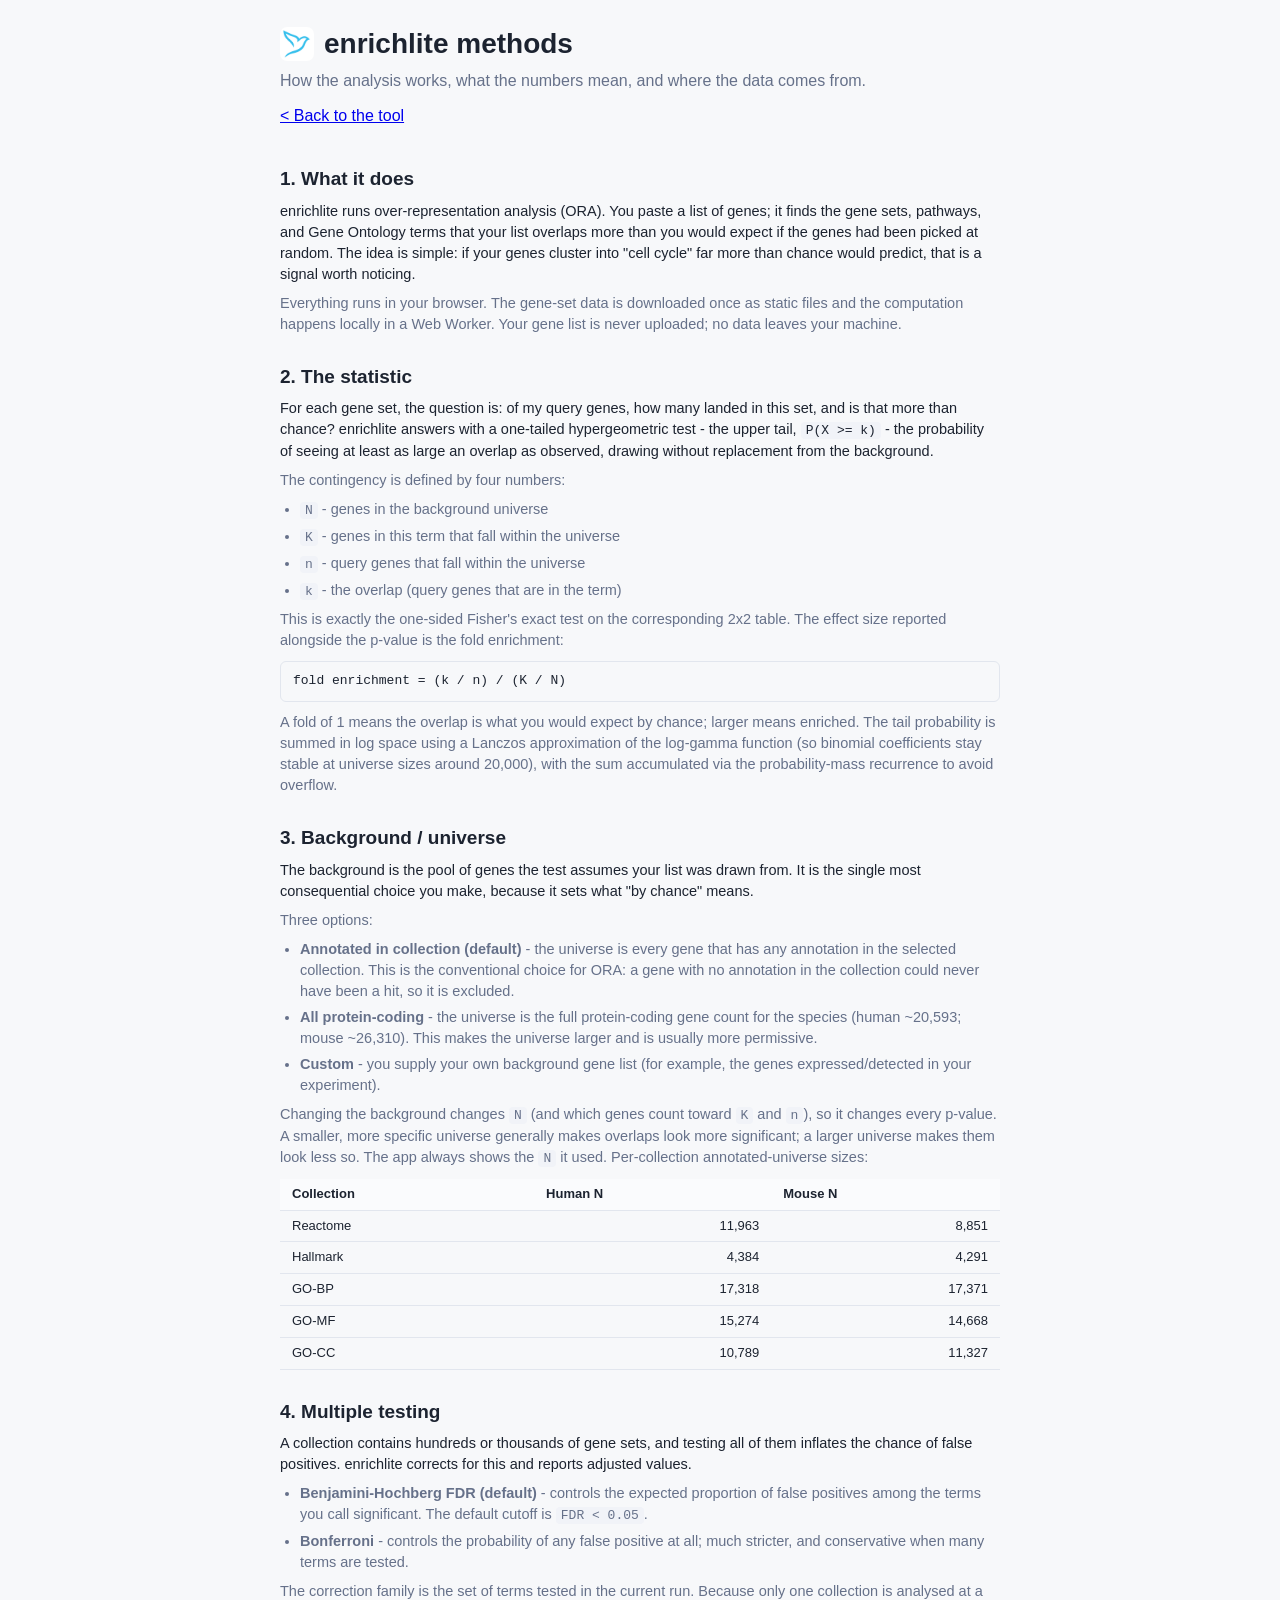
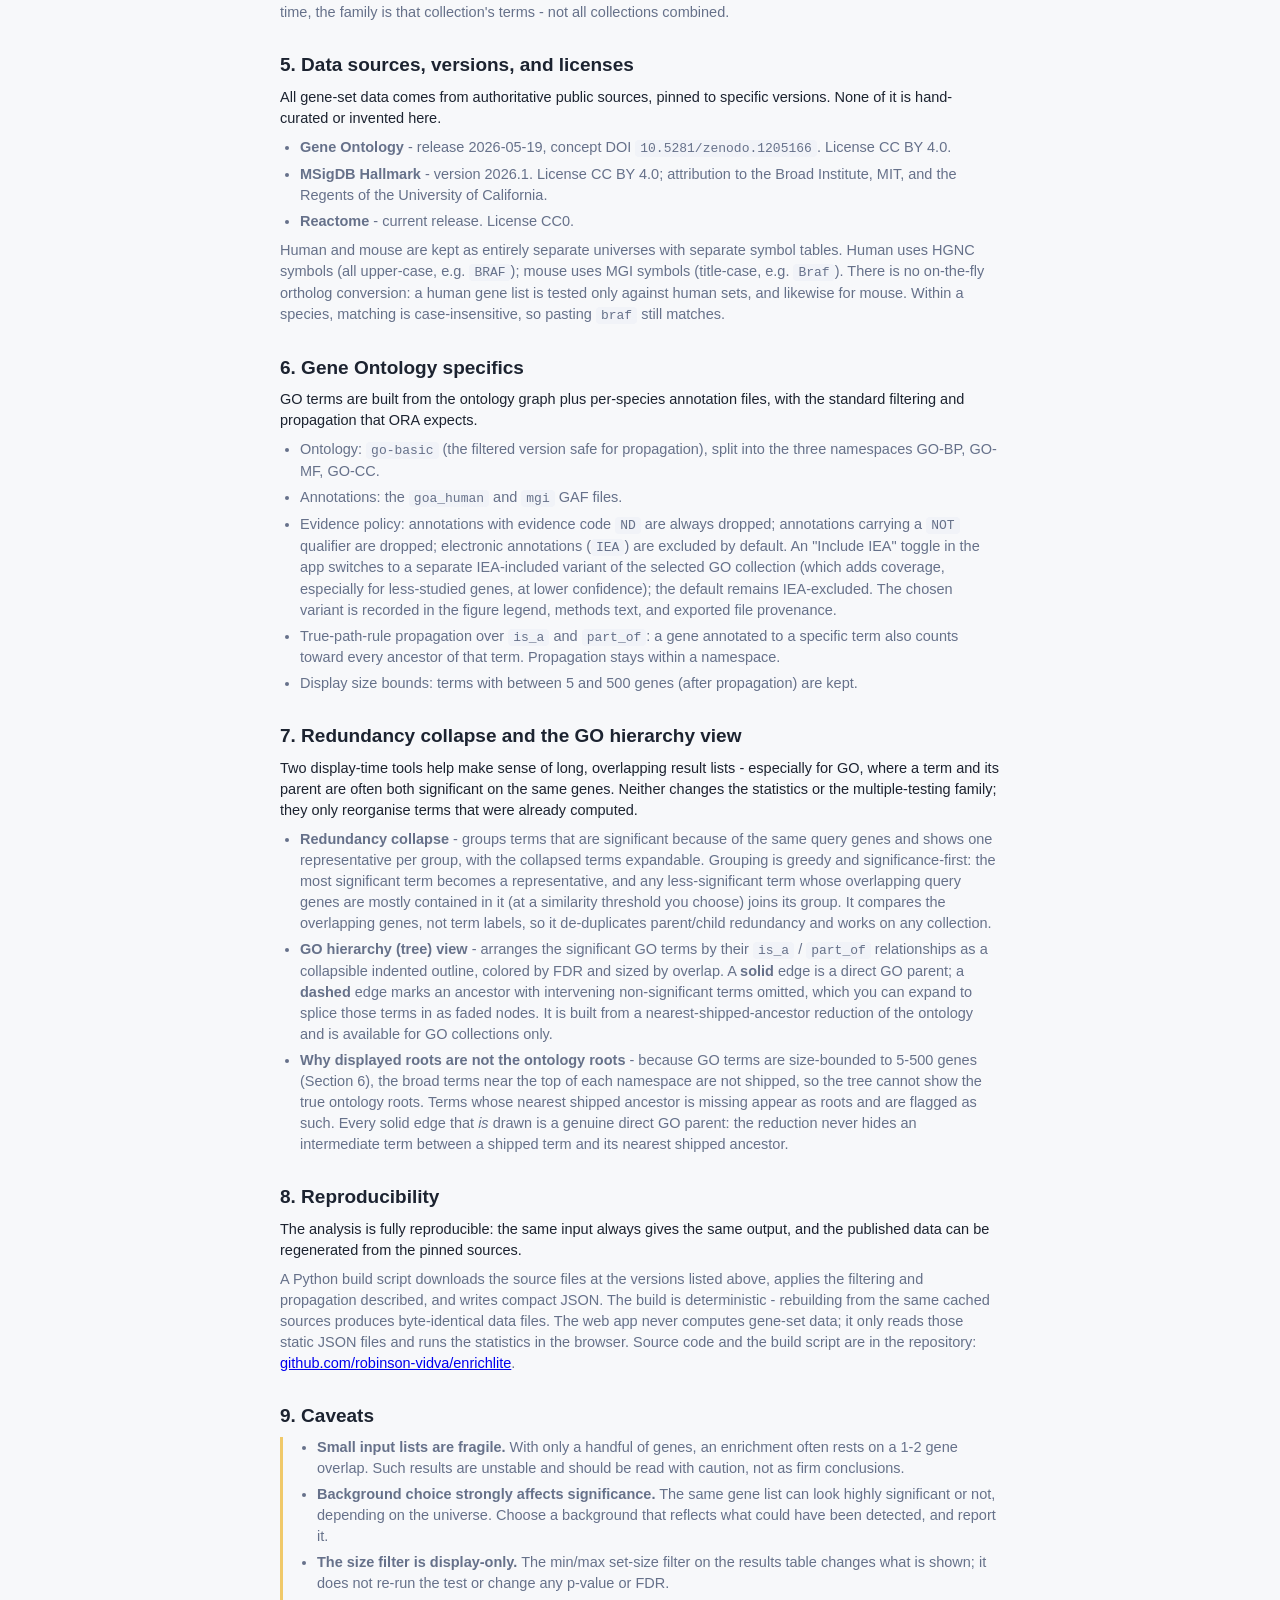
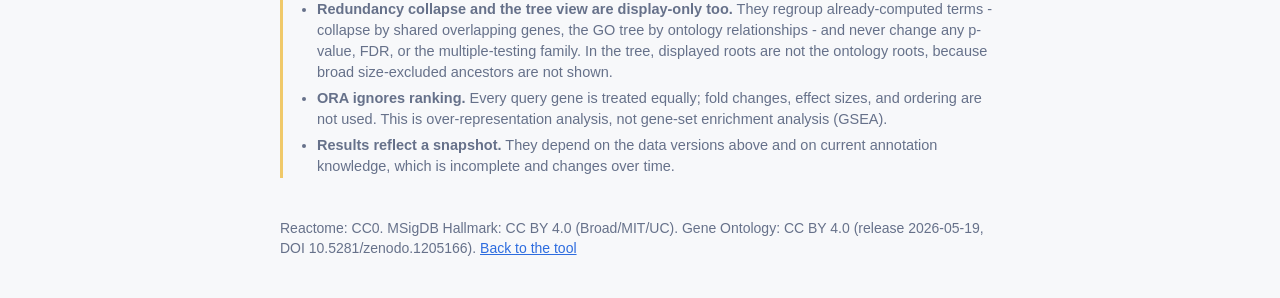
==== commit a98877fe: "Document redundancy collapse and GO tree view in methods.html Add a methods section (and a display-o" ====
--- a/methods.html
+++ b/methods.html
@@ -194,7 +194,35 @@
       <li>Display size bounds: terms with between 5 and 500 genes (after propagation) are kept.</li>
     </ul>
 
-    <h2>7. Reproducibility</h2>
+    <h2>7. Redundancy collapse and the GO hierarchy view</h2>
+    <p class="lead">
+      Two display-time tools help make sense of long, overlapping result lists - especially for GO,
+      where a term and its parent are often both significant on the same genes. Neither changes the
+      statistics or the multiple-testing family; they only reorganise terms that were already
+      computed.
+    </p>
+    <ul class="detail">
+      <li><strong>Redundancy collapse</strong> - groups terms that are significant because of the
+        same query genes and shows one representative per group, with the collapsed terms expandable.
+        Grouping is greedy and significance-first: the most significant term becomes a representative,
+        and any less-significant term whose overlapping query genes are mostly contained in it (at a
+        similarity threshold you choose) joins its group. It compares the overlapping genes, not term
+        labels, so it de-duplicates parent/child redundancy and works on any collection.</li>
+      <li><strong>GO hierarchy (tree) view</strong> - arranges the significant GO terms by their
+        <code>is_a</code> / <code>part_of</code> relationships as a collapsible indented outline,
+        colored by FDR and sized by overlap. A <strong>solid</strong> edge is a direct GO parent; a
+        <strong>dashed</strong> edge marks an ancestor with intervening non-significant terms omitted,
+        which you can expand to splice those terms in as faded nodes. It is built from a
+        nearest-shipped-ancestor reduction of the ontology and is available for GO collections only.</li>
+      <li><strong>Why displayed roots are not the ontology roots</strong> - because GO terms are
+        size-bounded to 5-500 genes (Section 6), the broad terms near the top of each namespace are
+        not shipped, so the tree cannot show the true ontology roots. Terms whose nearest shipped
+        ancestor is missing appear as roots and are flagged as such. Every solid edge that <em>is</em>
+        drawn is a genuine direct GO parent: the reduction never hides an intermediate term between a
+        shipped term and its nearest shipped ancestor.</li>
+    </ul>
+
+    <h2>8. Reproducibility</h2>
     <p class="lead">
       The analysis is fully reproducible: the same input always gives the same output, and the
       published data can be regenerated from the pinned sources.
@@ -208,7 +236,7 @@
       <a href="https://github.com/robinson-vidva/enrichlite">github.com/robinson-vidva/enrichlite</a>.
     </p>
 
-    <h2>8. Caveats</h2>
+    <h2>9. Caveats</h2>
     <div class="caveats detail">
       <ul>
         <li><strong>Small input lists are fragile.</strong> With only a handful of genes, an
@@ -220,6 +248,11 @@
         <li><strong>The size filter is display-only.</strong> The min/max set-size filter on the
           results table changes what is shown; it does not re-run the test or change any p-value or
           FDR.</li>
+        <li><strong>Redundancy collapse and the tree view are display-only too.</strong> They regroup
+          already-computed terms - collapse by shared overlapping genes, the GO tree by ontology
+          relationships - and never change any p-value, FDR, or the multiple-testing family. In the
+          tree, displayed roots are not the ontology roots, because broad size-excluded ancestors are
+          not shown.</li>
         <li><strong>ORA ignores ranking.</strong> Every query gene is treated equally; fold
           changes, effect sizes, and ordering are not used. This is over-representation analysis,
           not gene-set enrichment analysis (GSEA).</li>
--- a/css/styles.css
+++ b/css/styles.css
@@ -193,6 +193,16 @@
   font-size: 11px; padding: 0 0 0 2px; white-space: nowrap;
 }
 td.genes .more:hover { text-decoration: underline; }
+/* Redundancy collapse: a representative row carries a "+N similar" toggle in
+   its Term cell; collapsed member rows are hidden until expanded. */
+td.term .sim {
+  border: none; background: none; color: var(--accent); cursor: pointer;
+  font-size: 11px; padding: 0 0 0 6px; white-space: nowrap;
+}
+td.term .sim:hover { text-decoration: underline; }
+tr.member-row.hidden { display: none; }
+tr.member-row td { background: #f7f9fc; }
+td.term.member { padding-left: 22px; color: var(--muted); }
 tbody tr:hover { background: #f4f7fe; }
 
 /* Sort direction indicator drawn as a small triangle (no glyph). */
